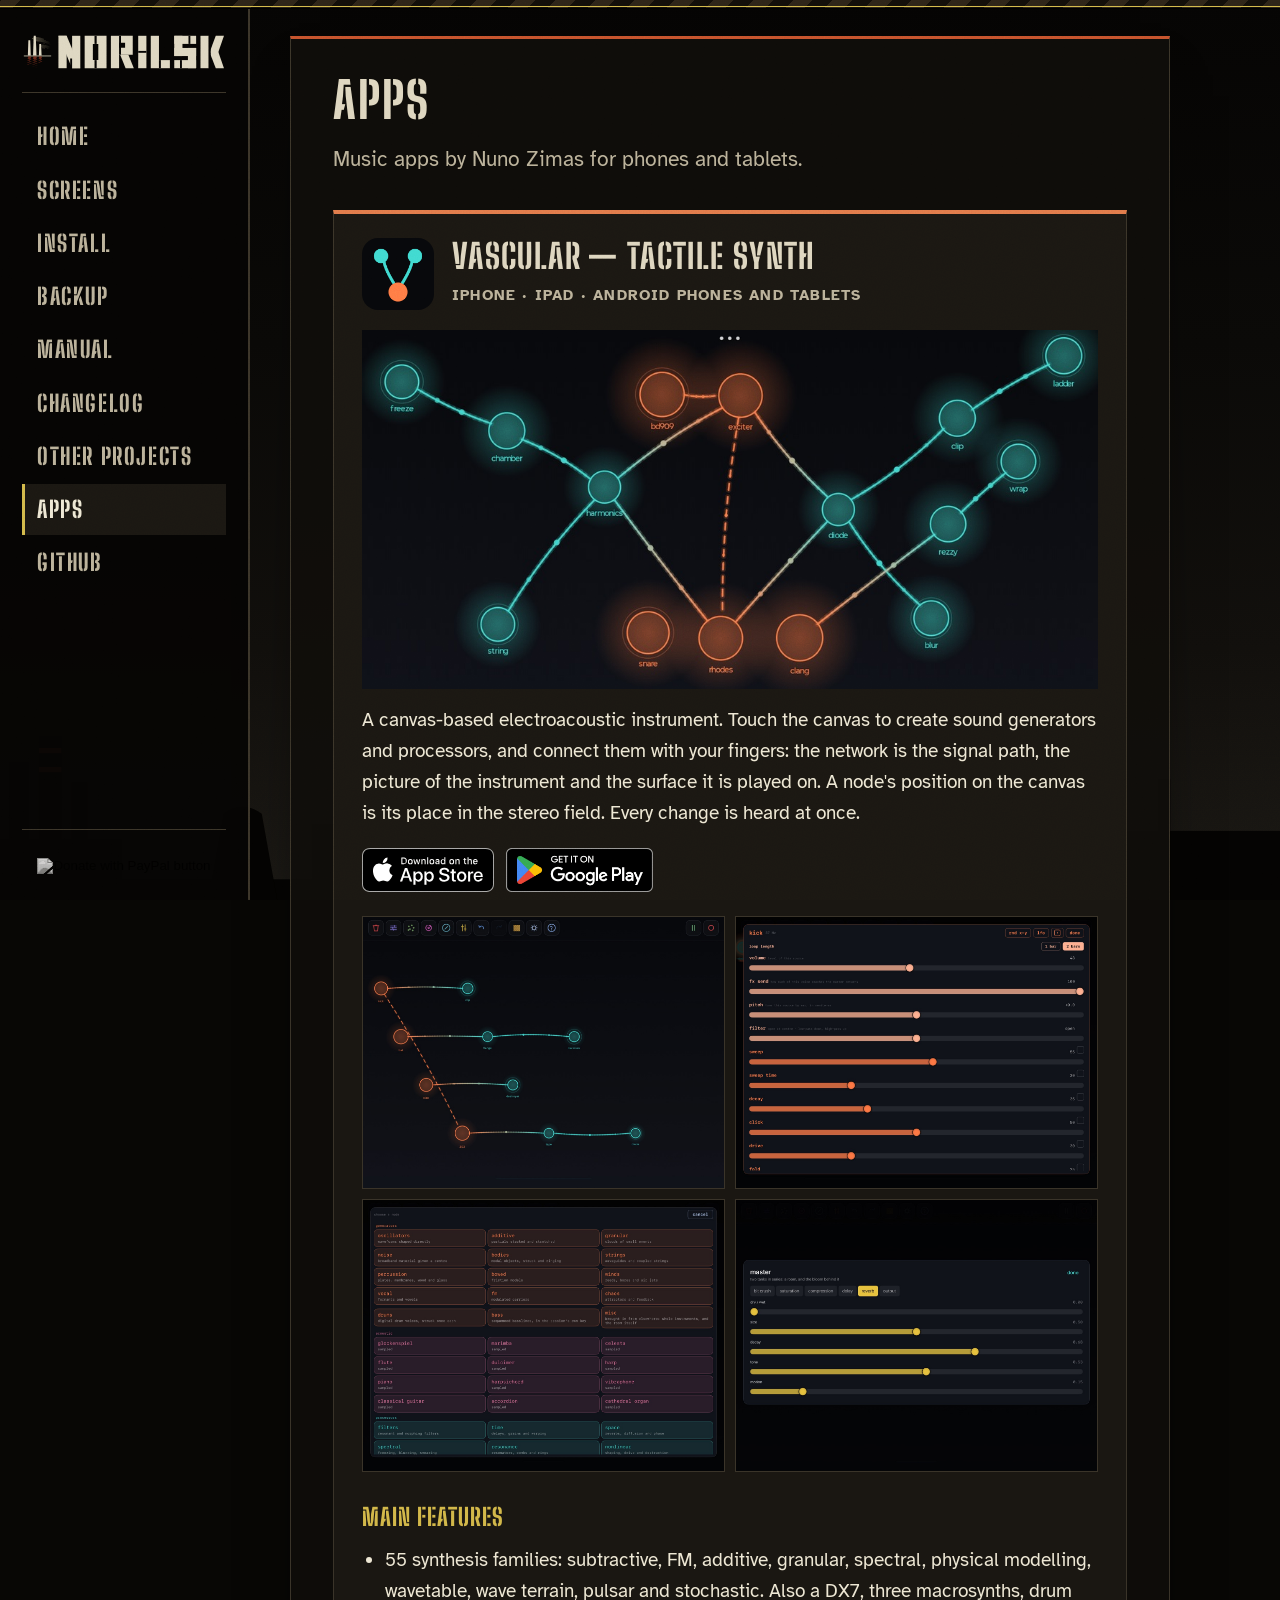
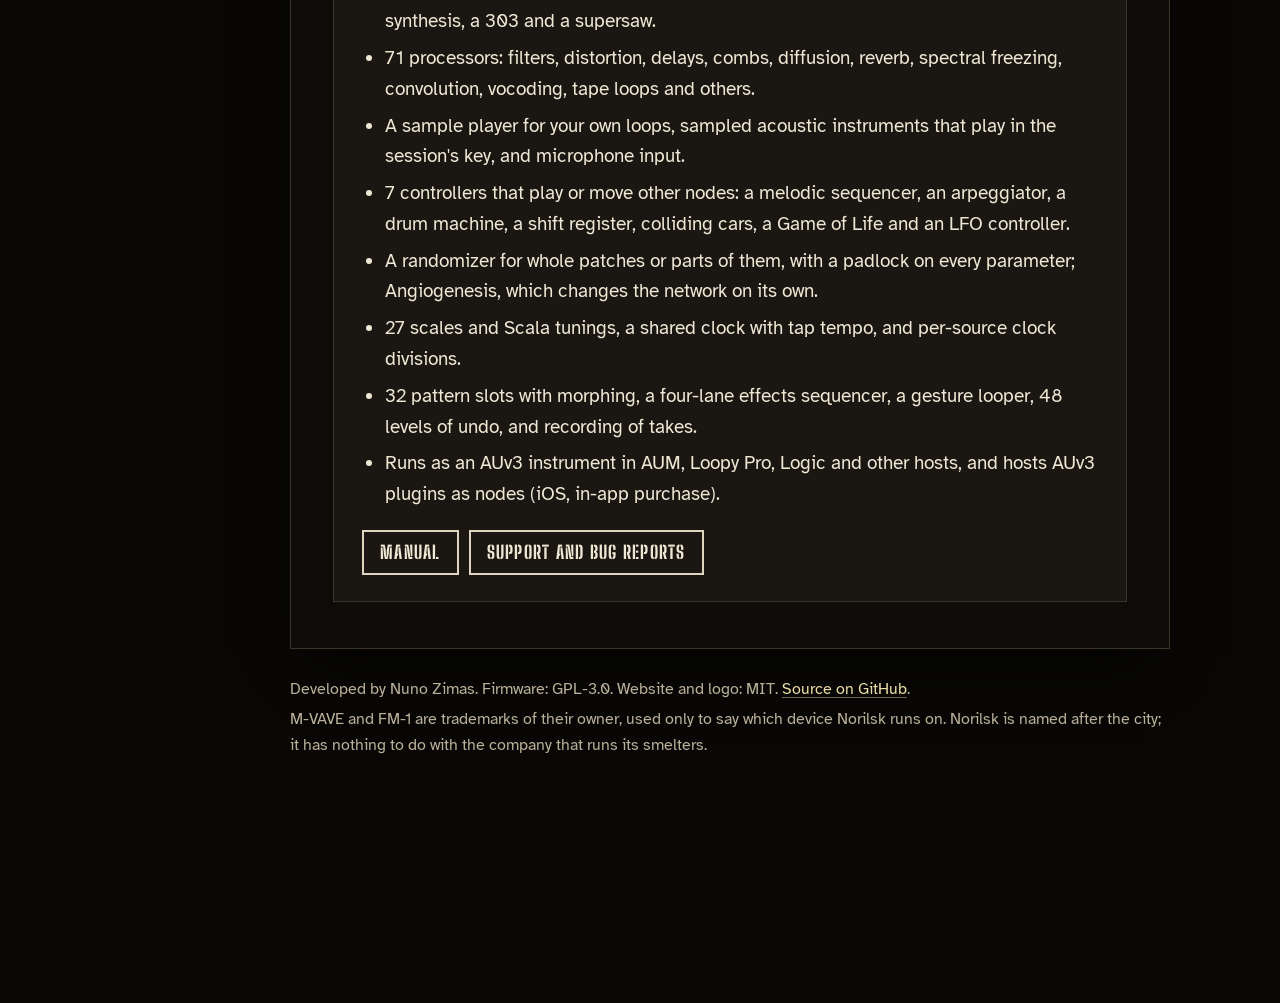
==== docs/apps.html @ 4476c4ba "Website: an Apps page (Vascular), linked after Other projects Co-Authored-By: Claude Opus 5.5 <norep" ====
<!doctype html>
<!-- SPDX-License-Identifier: MIT -- Norilsk website (generated by tools/make_site.py from site/, README.md, CHANGELOG.md) -->
<html lang="en">
<head>
<meta charset="utf-8">
<meta name="viewport" content="width=device-width, initial-scale=1">
<title>Apps by Nuno Zimas</title>
<meta name="description" content="Music apps by Nuno Zimas for phones and tablets: Vascular, a touch instrument for iOS and Android.">
<link rel="icon" href="assets/mark.svg?v=1e66f6c907" type="image/svg+xml">
<link rel="preconnect" href="https://fonts.googleapis.com">
<link rel="preconnect" href="https://fonts.gstatic.com" crossorigin>
<link href="https://fonts.googleapis.com/css2?family=Atkinson+Hyperlegible:wght@400;700&family=Big+Shoulders+Stencil+Display:wght@700;800&display=swap" rel="stylesheet">
<link rel="stylesheet" href="css/site.css?v=8f4efac784">
</head>
<body>
<div class="layout">
  <aside class="side">
    <div class="top">
      <a class="brand" href="./"><img src="assets/logo-dark.svg?v=1e66f6c907" alt="Norilsk" width="448" height="80"></a>
      <button class="menu-btn" type="button" aria-label="Menu" aria-controls="site-nav" aria-expanded="false"><span></span><span></span><span></span></button>
    </div>
    <nav id="site-nav" aria-label="Site">
      <button class="menu-close" type="button" aria-label="Close the menu">&times;</button>
      <a href="./">Home</a>
      <a href="screens.html">Screens</a>
      <a href="install.html">Install</a>
      <a href="backup.html">Backup</a>
      <a href="manual.html">Manual</a>
      <a href="changelog.html">Changelog</a>
      <a href="projects.html">Other projects</a>
      <a href="apps.html" aria-current="page">Apps</a>
      <a href="https://github.com/nzimas/norilsk">GitHub</a>
    </nav>
    <div class="menu-shade" hidden></div>
    <form class="donate donate-side" action="https://www.paypal.com/cgi-bin/webscr" method="post" target="_top">
      <input type="hidden" name="cmd" value="_xclick">
      <input type="hidden" name="business" value="nzimas.lv@gmail.com">
      <input type="hidden" name="item_name" value="Support Norilsk">
      <input type="hidden" name="currency_code" value="EUR">
      <input type="image" src="https://www.paypalobjects.com/en_US/i/btn/btn_donateCC_LG.gif" name="submit"
             title="PayPal - The safer, easier way to pay online!" alt="Donate with PayPal button">
    </form>
  </aside>
  <div class="content">
    <main>
<h1>Apps</h1>
<p class="lead">Music apps by Nuno Zimas for phones and tablets.</p>

<div class="apps">

<article class="app" id="vascular">
  <div class="app-head">
    <img class="app-icon" src="assets/apps/vascular/icon.png" alt="" width="72" height="72">
    <div>
      <h2>Vascular — Tactile Synth</h2>
      <span class="device">iPhone · iPad · Android phones and tablets</span>
    </div>
  </div>
  <img class="app-art" src="assets/apps/vascular/artwork.jpg" alt="A Vascular network: generators in orange, processors in teal, joined by the connections between them" width="1024" height="500" loading="lazy">
  <p>A canvas-based electroacoustic instrument. Touch the canvas to create sound generators and processors, and
    connect them with your fingers: the network is the signal path, the picture of the instrument and the surface it
    is played on. A node's position on the canvas is its place in the stereo field. Every change is heard at once.</p>
  <div class="stores">
    <a href="https://apps.apple.com/us/app/vascular-tactile-synth/id6808173190"><img src="assets/apps/app-store-badge.svg" alt="Download on the App Store" height="44"></a>
    <a href="https://play.google.com/store/apps/details?id=com.nzimas.vascular"><img src="assets/apps/google-play-badge.png" alt="Get it on Google Play" height="44"></a>
  </div>

  <div class="shots">
    <a href="assets/apps/vascular/canvas.jpg"><img src="assets/apps/vascular/canvas.jpg" alt="The canvas: generators with chains of processors" width="1400" height="1050" loading="lazy"></a>
    <a href="assets/apps/vascular/node.jpg"><img src="assets/apps/vascular/node.jpg" alt="A node's controls" width="1400" height="1050" loading="lazy"></a>
    <a href="assets/apps/vascular/palette.jpg"><img src="assets/apps/vascular/palette.jpg" alt="The palette of generators, sampled instruments and processors" width="1400" height="1050" loading="lazy"></a>
    <a href="assets/apps/vascular/master.jpg"><img src="assets/apps/vascular/master.jpg" alt="The master effects, on the reverb" width="1400" height="1050" loading="lazy"></a>
  </div>

  <h3>Main features</h3>
  <ul class="app-features">
    <li>55 synthesis families: subtractive, FM, additive, granular, spectral, physical modelling, wavetable, wave
      terrain, pulsar and stochastic. Also a DX7, three macrosynths, drum synthesis, a 303 and a supersaw.</li>
    <li>71 processors: filters, distortion, delays, combs, diffusion, reverb, spectral freezing, convolution,
      vocoding, tape loops and others.</li>
    <li>A sample player for your own loops, sampled acoustic instruments that play in the session's key, and
      microphone input.</li>
    <li>7 controllers that play or move other nodes: a melodic sequencer, an arpeggiator, a drum machine, a shift
      register, colliding cars, a Game of Life and an LFO controller.</li>
    <li>A randomizer for whole patches or parts of them, with a padlock on every parameter; Angiogenesis, which
      changes the network on its own.</li>
    <li>27 scales and Scala tunings, a shared clock with tap tempo, and per-source clock divisions.</li>
    <li>32 pattern slots with morphing, a four-lane effects sequencer, a gesture looper, 48 levels of undo, and
      recording of takes.</li>
    <li>Runs as an AUv3 instrument in AUM, Loopy Pro, Logic and other hosts, and hosts AUv3 plugins as nodes (iOS,
      in-app purchase).</li>
  </ul>
  <div class="links">
    <a class="btn small" href="https://absolute.lv/en/products/vascular-tactile-synth/manual">Manual</a>
    <a class="btn small" href="https://github.com/nzimas/vascular-ios/issues">Support and bug reports</a>
  </div>
</article>

</div>

    </main>
    <footer>
      <p>Developed by Nuno Zimas. Firmware: GPL-3.0. Website and logo: MIT. <a href="https://github.com/nzimas/norilsk">Source on GitHub</a>.</p>
      <p>M-VAVE and FM-1 are trademarks of their owner, used only to say which device Norilsk runs on. Norilsk is
        named after the city; it has nothing to do with the company that runs its smelters.</p>
      <form class="donate donate-foot" action="https://www.paypal.com/cgi-bin/webscr" method="post" target="_top">
        <input type="hidden" name="cmd" value="_xclick">
        <input type="hidden" name="business" value="nzimas.lv@gmail.com">
        <input type="hidden" name="item_name" value="Support Norilsk">
        <input type="hidden" name="currency_code" value="EUR">
        <input type="image" src="https://www.paypalobjects.com/en_US/i/btn/btn_donateCC_LG.gif" name="submit"
               title="PayPal - The safer, easier way to pay online!" alt="Donate with PayPal button">
      </form>
    </footer>
  </div>
</div>
<script src="js/menu.js?v=8f4efac784"></script>
</body>
</html>
---- docs/css/site.css ----
/* SPDX-License-Identifier: MIT -- Norilsk website (the frame after Tonitor's and Bigorna's; soot, smog, sulphur,
 * the oxide red of a poisoned river; a smelter's skyline at the foot of the window; grain over everything. The text
 * itself always on a near-solid plate, large and high in contrast) */
:root {
  --bg: #080705;
  --plate: rgba(15, 13, 10, 0.965);   /* the content's plate */
  --plate2: #1a1712;
  --line: #3a3429;
  --fg: #ede7d4;             /* ash white */
  --ash: #ddd5bf;
  --dim: #b9b09a;
  --sulphur: #d2b84a;        /* the accent */
  --oxide: #c4512c;          /* the red river: rules, warnings */
  --bile: #a9b04e;           /* (done: a sickly green) */
  --mid: #6d6555;
  --link: #e9dca6;
  --warn: #ef6a43;
  --side: 250px;
  --max: 880px;
  --head: "Big Shoulders Stencil Display", "Big Shoulders Display", "Arial Narrow", Impact, sans-serif;
}
* { box-sizing: border-box; }
[hidden] { display: none !important; }
html { -webkit-text-size-adjust: 100%; }
body {
  margin: 0;
  color: var(--fg);
  font-family: "Atkinson Hyperlegible", system-ui, -apple-system, "Segoe UI", sans-serif;
  font-size: 19px;
  line-height: 1.62;
  background-color: var(--bg);
  /* the polar night, black above, smog at the horizon (no glow: no sun); the smelter at the foot of it */
  background-image:
    url("data:image/svg+xml,%3Csvg xmlns='http://www.w3.org/2000/svg' viewBox='0 0 1600 220' preserveAspectRatio='xMidYMax slice'%3E%3Cg fill='%23040302'%3E%3Crect x='0' y='196' width='1600' height='24'/%3E%3Crect x='70' y='60' width='22' height='160'/%3E%3Crect x='104' y='30' width='26' height='190'/%3E%3Crect x='142' y='84' width='18' height='136'/%3E%3Crect x='40' y='150' width='160' height='70'/%3E%3Cpath d='M300 220 L318 120 Q340 104 362 120 L380 220 Z'/%3E%3Crect x='420' y='132' width='240' height='88'/%3E%3Crect x='460' y='104' width='60' height='30'/%3E%3Crect x='600' y='70' width='16' height='150'/%3E%3Crect x='660' y='170' width='300' height='14'/%3E%3Crect x='700' y='150' width='10' height='70'/%3E%3Crect x='820' y='150' width='10' height='70'/%3E%3Crect x='980' y='96' width='30' height='124'/%3E%3Crect x='1022' y='20' width='34' height='200'/%3E%3Crect x='1070' y='54' width='24' height='166'/%3E%3Crect x='950' y='160' width='190' height='60'/%3E%3Cpath d='M1220 220 L1240 112 Q1266 94 1292 112 L1312 220 Z'/%3E%3Crect x='1360' y='140' width='200' height='80'/%3E%3Crect x='1400' y='80' width='14' height='140'/%3E%3C/g%3E%3Cg fill='%23c4512c' opacity='.5'%3E%3Crect x='104' y='44' width='26' height='6'/%3E%3Crect x='104' y='66' width='26' height='6'/%3E%3Crect x='1022' y='36' width='34' height='6'/%3E%3Crect x='1022' y='60' width='34' height='6'/%3E%3C/g%3E%3C/svg%3E"),
    linear-gradient(to bottom, #050403 0%, #0a0907 38%, #110f0c 72%, #1a1814 100%);
  background-repeat: no-repeat, no-repeat;
  background-position: bottom center, top left;
  background-size: 100% 190px, 100% 100%;
  background-attachment: fixed;
}
/* the grain: smog and soot over everything */
body::after {
  content: ""; position: fixed; inset: 0; pointer-events: none; z-index: 50; opacity: 0.11; mix-blend-mode: overlay;
  background-image: url("data:image/svg+xml,%3Csvg xmlns='http://www.w3.org/2000/svg' width='180' height='180'%3E%3Cfilter id='n'%3E%3CfeTurbulence type='fractalNoise' baseFrequency='0.85' numOctaves='3' stitchTiles='stitch'/%3E%3CfeColorMatrix values='0 0 0 0 0.85 0 0 0 0 0.78 0 0 0 0 0.55 0 0 0 1.4 -0.2'/%3E%3C/filter%3E%3Crect width='180' height='180' filter='url(%23n)'/%3E%3C/svg%3E");
}
/* a stained band across the top: soot, rust, a thread of sulphur */
body::before {
  content: ""; position: fixed; top: 0; left: 0; right: 0; height: 8px; z-index: 30;
  background: linear-gradient(to bottom, transparent 6px, var(--sulphur) 6px, var(--sulphur) 7px, transparent 7px),
              repeating-linear-gradient(-45deg, #2d2418 0 14px, #120e09 14px 28px);
  border-bottom: 1px solid #000;
}
a { color: var(--link); text-decoration-color: var(--mid); text-underline-offset: 3px; }
a:hover { color: #fff6cf; text-decoration-color: var(--sulphur); }
:focus-visible { outline: 3px solid var(--sulphur); outline-offset: 3px; }
code, pre { font-family: ui-monospace, "SF Mono", Menlo, Consolas, monospace; font-size: 0.86em; }
code { background: var(--plate2); border: 1px solid var(--line); border-radius: 2px; padding: 0.05em 0.35em; }
pre { background: #060504; border: 1px solid var(--line); border-left: 3px solid var(--oxide); padding: 14px 16px; overflow-x: auto; }
pre code { background: none; border: 0; padding: 0; }
img { max-width: 100%; }

/* the frame: the menu down the left, the content on a plate beside it */
.layout { display: flex; min-height: 100vh; padding-top: 8px; }
.side {
  width: var(--side); flex: none; position: sticky; top: 8px; align-self: flex-start; height: calc(100vh - 8px);
  padding: 26px 22px; background: rgba(6, 5, 4, 0.94); border-right: 2px solid var(--line);
  display: flex; flex-direction: column;
}
.brand { display: block; text-decoration: none; }
.brand img { display: block; width: 100%; height: auto; }
.top { display: flex; align-items: center; justify-content: space-between; gap: 14px; padding-bottom: 22px;
        margin-bottom: 18px; border-bottom: 1px solid var(--line); }
.menu-btn, .menu-close, .menu-shade { display: none; }
.side nav { display: flex; flex-direction: column; gap: 2px; }
.side nav a { color: var(--dim); text-decoration: none; padding: 7px 12px; border-left: 3px solid transparent;
              font-family: var(--head); font-weight: 800; font-size: 23px; letter-spacing: 0.07em; text-transform: uppercase; }
.side nav a:hover { color: var(--fg); background: var(--plate2); }
.side nav a[aria-current="page"] { color: var(--fg); background: var(--plate2); border-left-color: var(--sulphur); }
.donate { margin: auto 0 0; padding-top: 28px; border-top: 1px solid var(--line); display: flex; justify-content: center; }
.donate input[type="image"] { display: block; filter: grayscale(1) contrast(1.1); opacity: 0.8; }
.donate input[type="image"]:hover { filter: none; opacity: 1; }
.donate-foot { display: none; }

.content { flex: 1; min-width: 0; padding: 28px 40px 200px; }
main { max-width: var(--max); padding: 36px 42px 46px; background-color: var(--plate);
       border: 1px solid var(--line); border-top: 3px solid var(--oxide);
       box-shadow: 0 30px 60px -30px #000; }
main h1, main h2, main h3 { font-family: var(--head); text-transform: uppercase; letter-spacing: 0.04em; color: var(--ash); }
main h1 { font-size: 50px; line-height: 1.02; margin: 0 0 16px; font-weight: 800; }
main h2 { font-size: 36px; line-height: 1.08; margin: 52px 0 12px; padding: 12px 0 0 14px; border-top: 1px solid var(--line);
          border-left: 4px solid var(--oxide); font-weight: 800; }
main h3 { font-size: 27px; margin: 30px 0 8px; font-weight: 800; color: var(--sulphur); }
main h2, main h3 { scroll-margin-top: 24px; }
p.note { color: var(--dim); font-size: 16px; }

/* home */
.hero { padding: 4px 0 6px; }
.hero h1 { font-size: 40px; line-height: 1.1; max-width: 22em; margin: 0; }
.hero p { color: var(--fg); font-size: 21px; max-width: 36em; margin: 18px 0 0; }
.hero p.grim { color: var(--dim); font-size: 19px; }
.cta { display: flex; gap: 14px; flex-wrap: wrap; margin-top: 28px; }
.btn { display: inline-block; padding: 11px 22px; font-weight: 800; text-decoration: none; border: 2px solid var(--ash);
       color: var(--fg); background: transparent; font-size: 21px; cursor: pointer; font-family: var(--head);
       letter-spacing: 0.07em; text-transform: uppercase; border-radius: 0; }
.btn.primary { background: var(--sulphur); border-color: var(--sulphur); color: #0b0904; }
.btn:hover { background: var(--plate2); color: #fff; }
.btn.primary:hover { background: #ead372; border-color: #ead372; color: #0b0904; }
.btn[disabled] { opacity: 0.35; cursor: not-allowed; }

/* the demos: one plays at a time, looped until stopped; a spectrum while one plays (js/demo.js) */
.demo { position: relative; margin: 36px 0 8px; padding: 24px 30px 14px; overflow: hidden;
        background-color: #0d0b08; border: 1px solid var(--line); border-top: 3px solid var(--sulphur); }
.demo-head { position: relative; z-index: 1; }
.demo-title { margin: 0; font-family: var(--head); font-weight: 800; font-size: 36px; line-height: 1; letter-spacing: 0.06em;
              text-transform: uppercase; color: var(--ash); }
.demo-state { margin: 8px 0 0; color: var(--dim); font-size: 16px; }
.demo-scope { position: absolute; right: 30px; top: 18px; width: 46%; height: 62px; opacity: 0.95;
              -webkit-mask-image: linear-gradient(90deg, transparent, #000 25%); mask-image: linear-gradient(90deg, transparent, #000 25%); }
.demo-list { list-style: none; margin: 18px 0 0; padding: 0; position: relative; z-index: 1; }
.demo-list li { display: grid; grid-template-columns: auto 1fr auto; align-items: center; gap: 18px; padding: 12px 0;
                border-top: 1px solid var(--line); }
.demo-name { font-weight: 700; color: var(--fg); }
.demo-name small { display: block; font-weight: 400; color: var(--dim); font-size: 16px; }
.demo-bpm { color: var(--dim); font-size: 16px; font-variant-numeric: tabular-nums; }
.demo-play { width: 50px; height: 50px; border-radius: 0; display: grid; place-items: center; padding: 0;
             border: 2px solid var(--sulphur); background: var(--sulphur); color: #0b0904; cursor: pointer;
             transition: background-color 0.15s ease; }
.demo-play:hover { background: #ead372; border-color: #ead372; }
.demo-play svg { width: 20px; height: 20px; fill: currentColor; }
.demo-play .i-stop, li.on .demo-play .i-play { display: none; }
li.on .demo-play .i-stop { display: block; }
li.on .demo-play { background: transparent; color: var(--sulphur); }
li.wait .demo-play { opacity: 0.6; cursor: progress; }

/* the machine, drawn: generators, effect slots, the master */
.flow { margin: 22px 0 6px; padding: 18px; background: #0b0907; border: 1px solid var(--line); }
.flow svg { display: block; width: 100%; height: auto; }
.layers { counter-reset: lv; list-style: none; padding: 0; margin: 18px 0 0; }
.layers li { counter-increment: lv; position: relative; padding: 14px 0 14px 66px; border-top: 1px solid var(--line); }
.layers li::before { content: counter(lv); position: absolute; left: 0; top: 14px; width: 44px; height: 44px;
                     border: 2px solid var(--oxide); color: var(--sulphur); display: grid; place-items: center;
                     font-family: var(--head); font-weight: 800; font-size: 26px; }
.layers b { color: var(--ash); }

.features { display: grid; grid-template-columns: max-content 1fr; gap: 10px 26px; margin: 16px 0 0; }
.features dt { font-weight: 700; color: var(--ash); }
.features dd { margin: 0; color: var(--dim); }

/* the FM-1's screen, as the firmware draws it */
.shot { display: grid; grid-template-columns: 240px 1fr; gap: 24px; align-items: start; padding-top: 26px; margin-top: 26px;
        border-top: 1px solid var(--line); }
.shot img { display: block; width: 240px; height: 240px; image-rendering: pixelated; border: 6px solid #020201;
            outline: 1px solid var(--line); box-sizing: content-box; }
main .shot h2 { margin: 0 0 8px; padding: 0; border: 0; font-size: 30px; }
.shot p { margin: 0 0 8px; color: var(--dim); }

.steps { counter-reset: s; list-style: none; padding: 0; margin: 16px 0 0; }
.steps li { counter-increment: s; position: relative; padding: 4px 0 12px 54px; }
.steps li::before { content: counter(s); position: absolute; left: 0; top: 0; width: 38px; height: 38px; border: 2px solid var(--mid);
                    color: var(--ash); display: grid; place-items: center; font-weight: 800; font-family: var(--head); font-size: 23px; }

.warn { border-left: 5px solid var(--warn); padding: 8px 0 8px 18px; margin: 22px 0; background: rgba(196, 81, 44, 0.08); }
.warn p { margin: 0; }

footer { padding: 24px 0 40px; color: var(--dim); font-size: 16px; max-width: var(--max); }
footer p { margin: 4px 0; }

/* documents (manual, changelog) */
main table { border-collapse: collapse; width: 100%; margin: 14px 0; display: block; overflow-x: auto; }
main th, main td { border: 1px solid var(--line); padding: 8px 12px; vertical-align: top; text-align: left; }
main th { background: var(--plate2); font-family: var(--head); text-transform: uppercase; letter-spacing: 0.05em; font-size: 20px; color: var(--ash); }
main td:first-child { white-space: nowrap; }
main blockquote { border-left: 4px solid var(--oxide); margin: 16px 0; padding: 4px 18px; color: var(--dim); }
.toc { border-left: 3px solid var(--line); padding: 4px 0 4px 18px; columns: 2 240px; margin: 20px 0; }
.toc a { display: block; padding: 2px 0; text-decoration: none; }
.toc a.sub { padding-left: 16px; color: var(--dim); }

/* other projects */
p.lead { font-size: 21px; color: var(--dim); margin: 0; max-width: 36em; }
.projects { display: grid; gap: 24px; margin: 34px 0 0; }
.project { --accent: var(--mid); background-color: var(--plate2); border: 1px solid var(--line); border-top: 4px solid var(--accent);
           padding: 24px 28px 26px; }
.project-head { display: flex; flex-wrap: wrap; align-items: baseline; justify-content: space-between; gap: 4px 18px; }
main .project h2 { margin: 0; padding: 0; border: 0; font-size: 34px; }
.device { color: var(--dim); font-size: 15px; font-weight: 700; letter-spacing: 0.08em; text-transform: uppercase; }
.project > p { margin: 12px 0 0; }
.links { display: flex; flex-wrap: wrap; gap: 10px; margin-top: 20px; }
.btn.small { padding: 6px 16px; font-size: 18px; white-space: nowrap; }
.editions { list-style: none; padding: 0; margin: 18px 0 0; border-top: 1px solid var(--line); }
.editions li { display: grid; grid-template-columns: 1fr auto; gap: 12px 24px; align-items: center;
               padding: 16px 0; border-bottom: 1px solid var(--line); }
.editions li:last-child { border-bottom: 0; padding-bottom: 0; }
.ed-name { font-weight: 700; font-size: 20px; }
.ed-note { color: var(--dim); font-size: 17px; line-height: 1.5; margin: 4px 0 0; }
.ed-links { display: flex; flex-wrap: wrap; gap: 8px; justify-content: flex-end; }
.tag { display: inline-block; margin-left: 10px; padding: 1px 9px; border: 1px solid var(--line);
       color: var(--dim); font-size: 14px; font-weight: 700; vertical-align: 2px; }
.tag.current { color: var(--fg); border-color: var(--sulphur); }

/* apps */
.apps { display: grid; grid-template-columns: minmax(0, 1fr); gap: 24px; margin: 34px 0 0; }
.app { --accent: #e0784a; min-width: 0; background-color: var(--plate2); border: 1px solid var(--line); border-top: 4px solid var(--accent);
       padding: 24px 28px 26px; }
.app-head { display: flex; align-items: center; gap: 18px; }
.app-icon { width: 72px; height: 72px; border-radius: 16px; flex: none; }
main .app h2 { margin: 0 0 4px; padding: 0; border: 0; font-size: 34px; }
main .app h3 { margin: 26px 0 8px; font-size: 24px; }
.app > p { margin: 16px 0 0; }
.app-art { display: block; width: 100%; height: auto; margin: 20px 0 0; }
.stores { display: flex; flex-wrap: wrap; align-items: center; gap: 12px; margin: 20px 0 0; }
.stores a { display: block; line-height: 0; border-radius: 8px; }
.stores img { height: 44px; width: auto; }
.shots { display: grid; grid-template-columns: repeat(2, 1fr); gap: 10px; margin: 24px 0 0; }
.shots a { display: block; line-height: 0; border: 1px solid var(--line); overflow: hidden; }
.shots img { width: 100%; height: auto; }
.shots a:hover, .shots a:focus-visible { border-color: var(--accent); }
.app-features { margin: 0; padding-left: 1.2em; }
.app-features li { margin: 6px 0; }

/* the installer and the backup page */
.panel { background-color: var(--plate2); border: 1px solid var(--line); border-left: 4px solid var(--sulphur); padding: 24px 28px; margin-top: 20px; }
.status { font-size: 27px; font-weight: 800; margin: 0 0 8px; font-family: var(--head); text-transform: uppercase; letter-spacing: 0.05em; }
.status.ok { color: var(--bile); } .status.bad { color: var(--warn); }
.detail { color: var(--dim); margin: 0; white-space: pre-line; }
.bar { height: 22px; background: var(--bg); border: 2px solid var(--ash); overflow: hidden; margin: 16px 0 6px; }
.bar > div { height: 100%; width: 0; background: repeating-linear-gradient(-45deg, var(--sulphur) 0 12px, #8a7630 12px 24px); transition: width 0.2s; }
.check { display: flex; gap: 12px; align-items: flex-start; margin: 16px 0; font-size: 18px; }
.check input { width: 22px; height: 22px; margin-top: 3px; flex: none; accent-color: var(--sulphur); }
.dev { display: grid; grid-template-columns: max-content 1fr; gap: 4px 16px; margin: 10px 0 0; }
.dev dt { color: var(--dim); }
.dev dd { margin: 0; font-weight: 700; }

/* narrow screens: the menu above the content */
@media (max-width: 860px) {
  body { background-size: 160% 120px, 100% 100%; font-size: 18px; }
  .layout { flex-direction: column; }
  .side { width: auto; height: auto; position: static; align-self: stretch; border-right: 0; border-bottom: 2px solid var(--line); padding: 16px 20px 12px; }
  .brand img { width: auto; height: 34px; }
  .top { padding-bottom: 0; margin-bottom: 0; border-bottom: 0; }
  .menu-btn { display: flex; flex-direction: column; justify-content: center; gap: 5px; width: 44px; height: 44px; flex: none;
              padding: 10px; background: none; border: 1px solid var(--line); cursor: pointer; }
  .menu-btn span { display: block; height: 2px; background: var(--fg); }
  .side nav { position: fixed; top: 0; right: 0; bottom: 0; width: min(80vw, 300px); z-index: 60;
              background: #070605; border-left: 2px solid var(--line); padding: 64px 18px 24px;
              transform: translateX(100%); transition: transform 0.22s ease; visibility: hidden; }
  .menu-open .side nav { transform: none; visibility: visible; }
  .side nav a { font-size: 24px; padding: 11px 14px; }
  .menu-close { display: block; position: absolute; top: 12px; right: 12px; width: 44px; height: 44px;
                background: none; border: 1px solid var(--line); color: var(--fg);
                font-size: 28px; line-height: 1; cursor: pointer; font-family: inherit; }
  .menu-shade { display: block; position: fixed; inset: 0; z-index: 55; background: rgba(0, 0, 0, 0.65); }
  .menu-shade[hidden] { display: none; }
  .menu-open { overflow: hidden; }
  .donate-side { display: none; }
  .donate-foot { display: flex; margin: 24px 0 8px; padding-top: 24px; }
  .content { padding: 16px 12px 130px; }
  main { padding: 24px 18px 34px; }
  main h1 { font-size: 40px; }
  main h2 { font-size: 30px; }
  .hero h1 { font-size: 31px; }
  .features { grid-template-columns: 1fr; gap: 0; }
  .features dd { margin-bottom: 10px; }
  .shot { grid-template-columns: 1fr; gap: 14px; }
  .project { padding: 20px 18px 22px; }
  .app { padding: 20px 18px 22px; }
  main .app h2 { font-size: 28px; }
  .app-icon { width: 56px; height: 56px; border-radius: 13px; }
  .shots { grid-template-columns: 1fr; }
  .editions li { grid-template-columns: 1fr; }
  .ed-links { justify-content: flex-start; }
  .demo { padding: 20px 18px 10px; }
  .demo-scope { right: 18px; width: 50%; height: 48px; opacity: 0.5; }
  .layers li { padding-left: 58px; }
  main td:first-child { white-space: normal; }
}
@media (prefers-reduced-motion: reduce) { .side nav, .bar > div { transition: none; } }
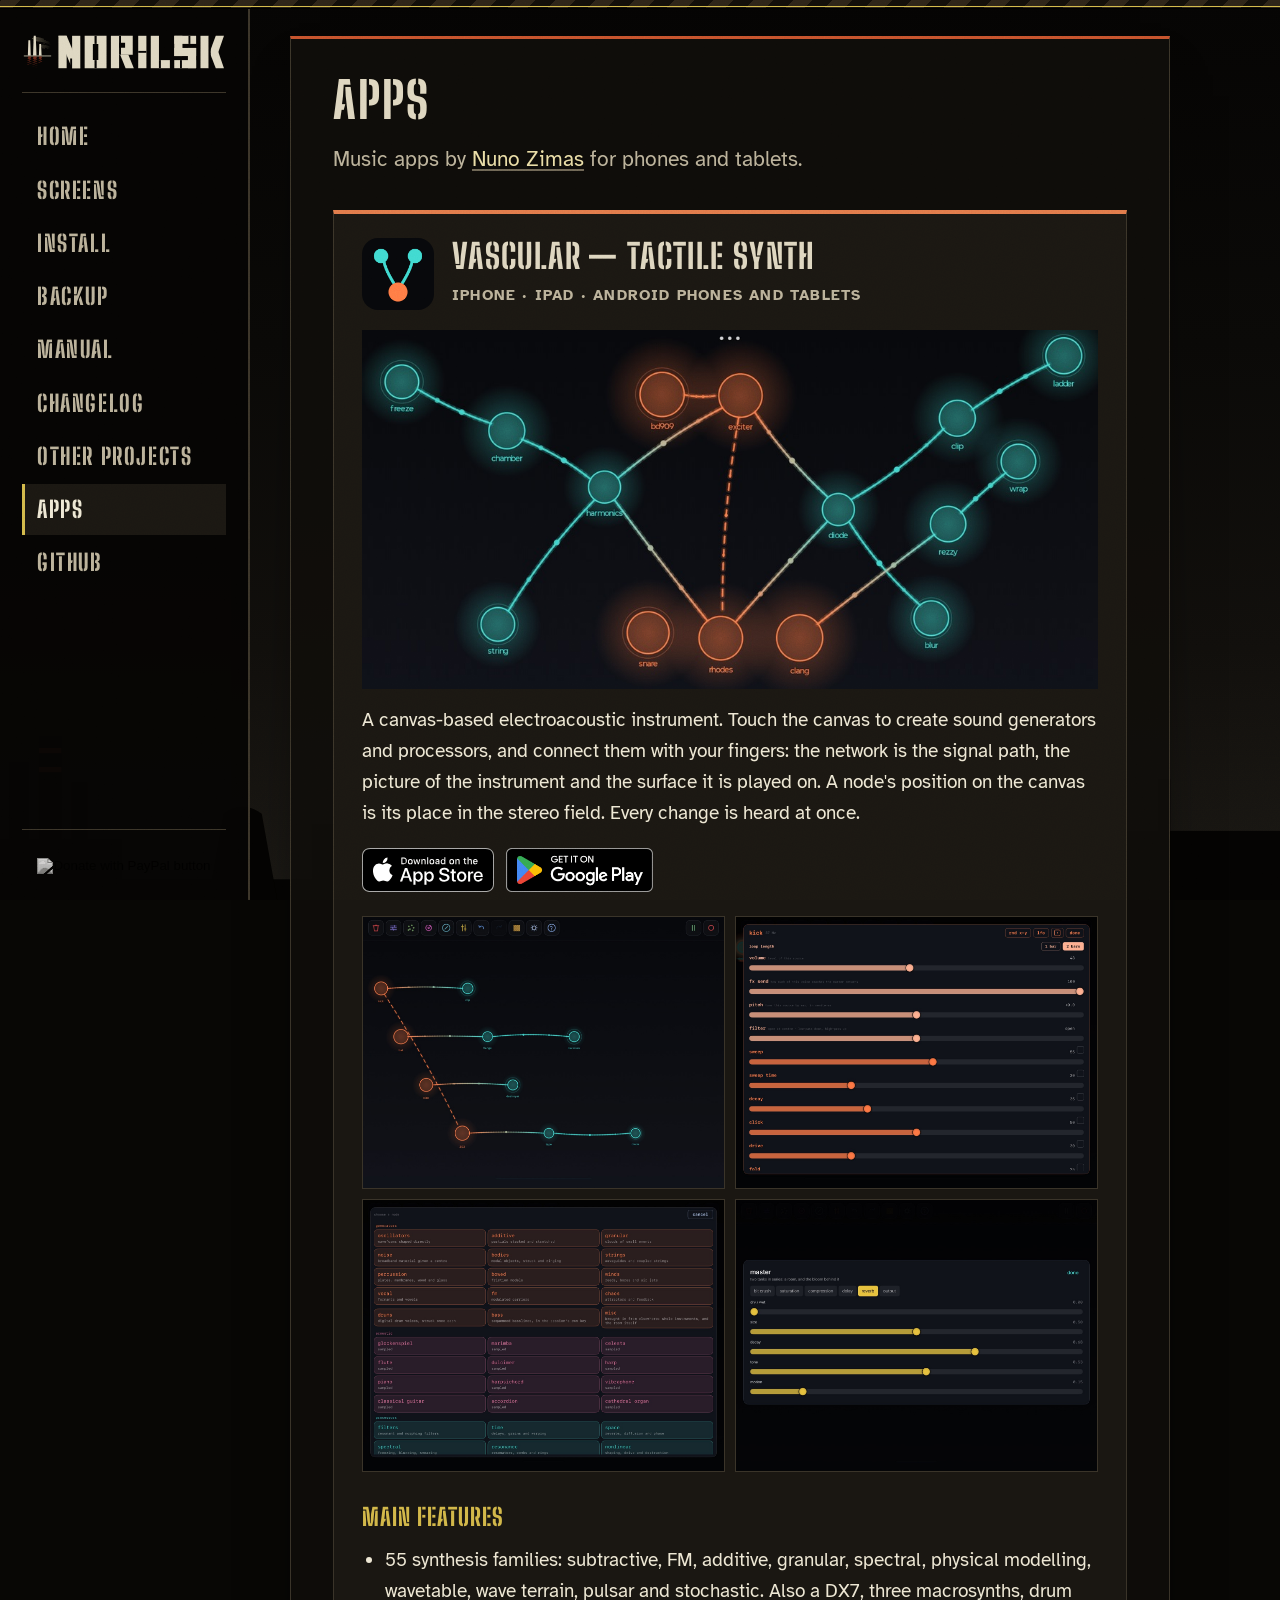
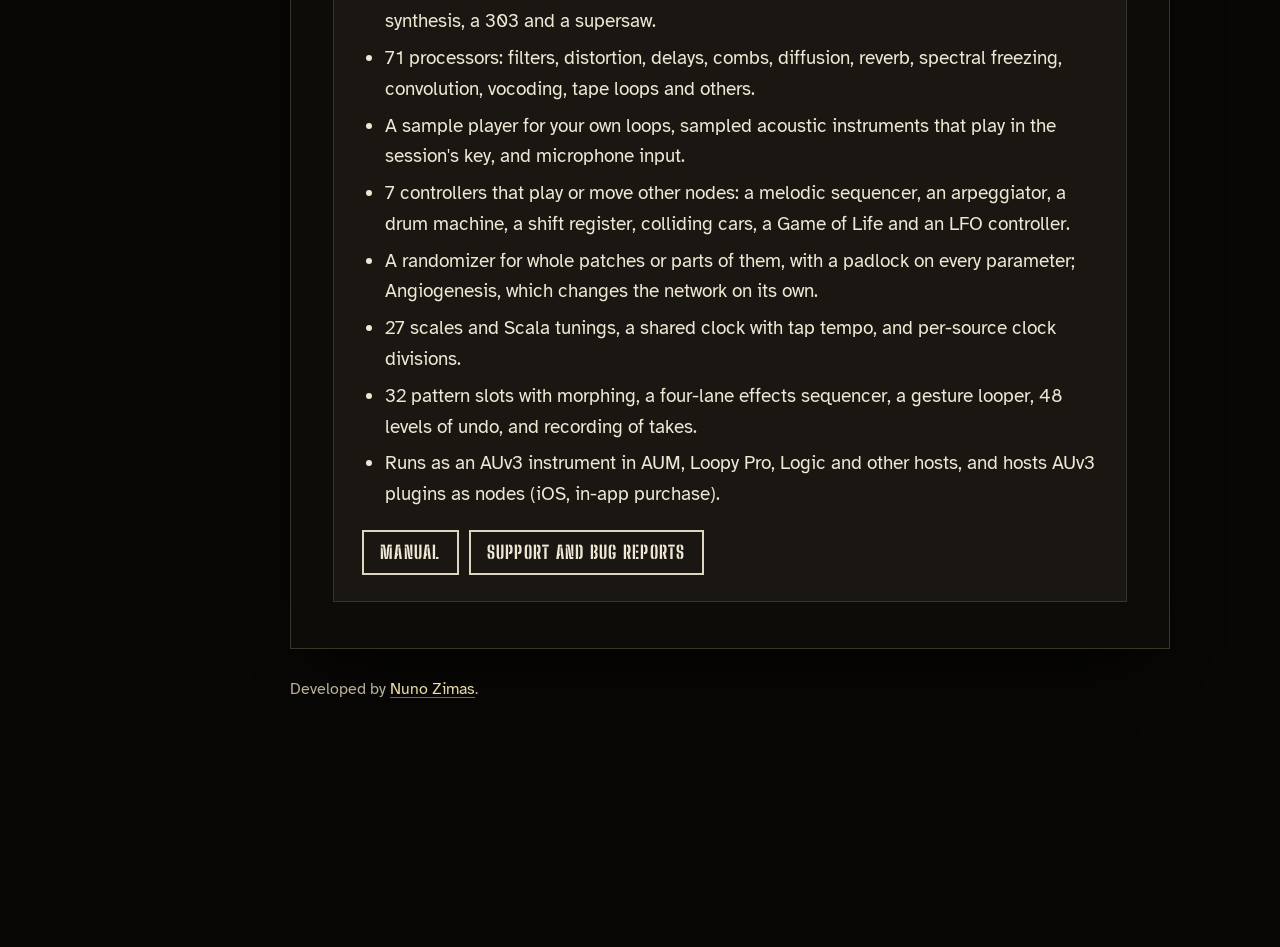
==== commit 1d43698f: "Website: footer reads "Developed by Nuno Zimas", linked to nunozimas.com The footer no longer names " ====
--- a/docs/apps.html
+++ b/docs/apps.html
@@ -44,7 +44,7 @@
   <div class="content">
     <main>
 <h1>Apps</h1>
-<p class="lead">Music apps by Nuno Zimas for phones and tablets.</p>
+<p class="lead">Music apps by <a href="https://nunozimas.com">Nuno Zimas</a> for phones and tablets.</p>
 
 <div class="apps">
 
@@ -100,9 +100,7 @@
 
     </main>
     <footer>
-      <p>Developed by Nuno Zimas. Firmware: GPL-3.0. Website and logo: MIT. <a href="https://github.com/nzimas/norilsk">Source on GitHub</a>.</p>
-      <p>M-VAVE and FM-1 are trademarks of their owner, used only to say which device Norilsk runs on. Norilsk is
-        named after the city; it has nothing to do with the company that runs its smelters.</p>
+      <p>Developed by <a href="https://nunozimas.com">Nuno Zimas</a>.</p>
       <form class="donate donate-foot" action="https://www.paypal.com/cgi-bin/webscr" method="post" target="_top">
         <input type="hidden" name="cmd" value="_xclick">
         <input type="hidden" name="business" value="nzimas.lv@gmail.com">
